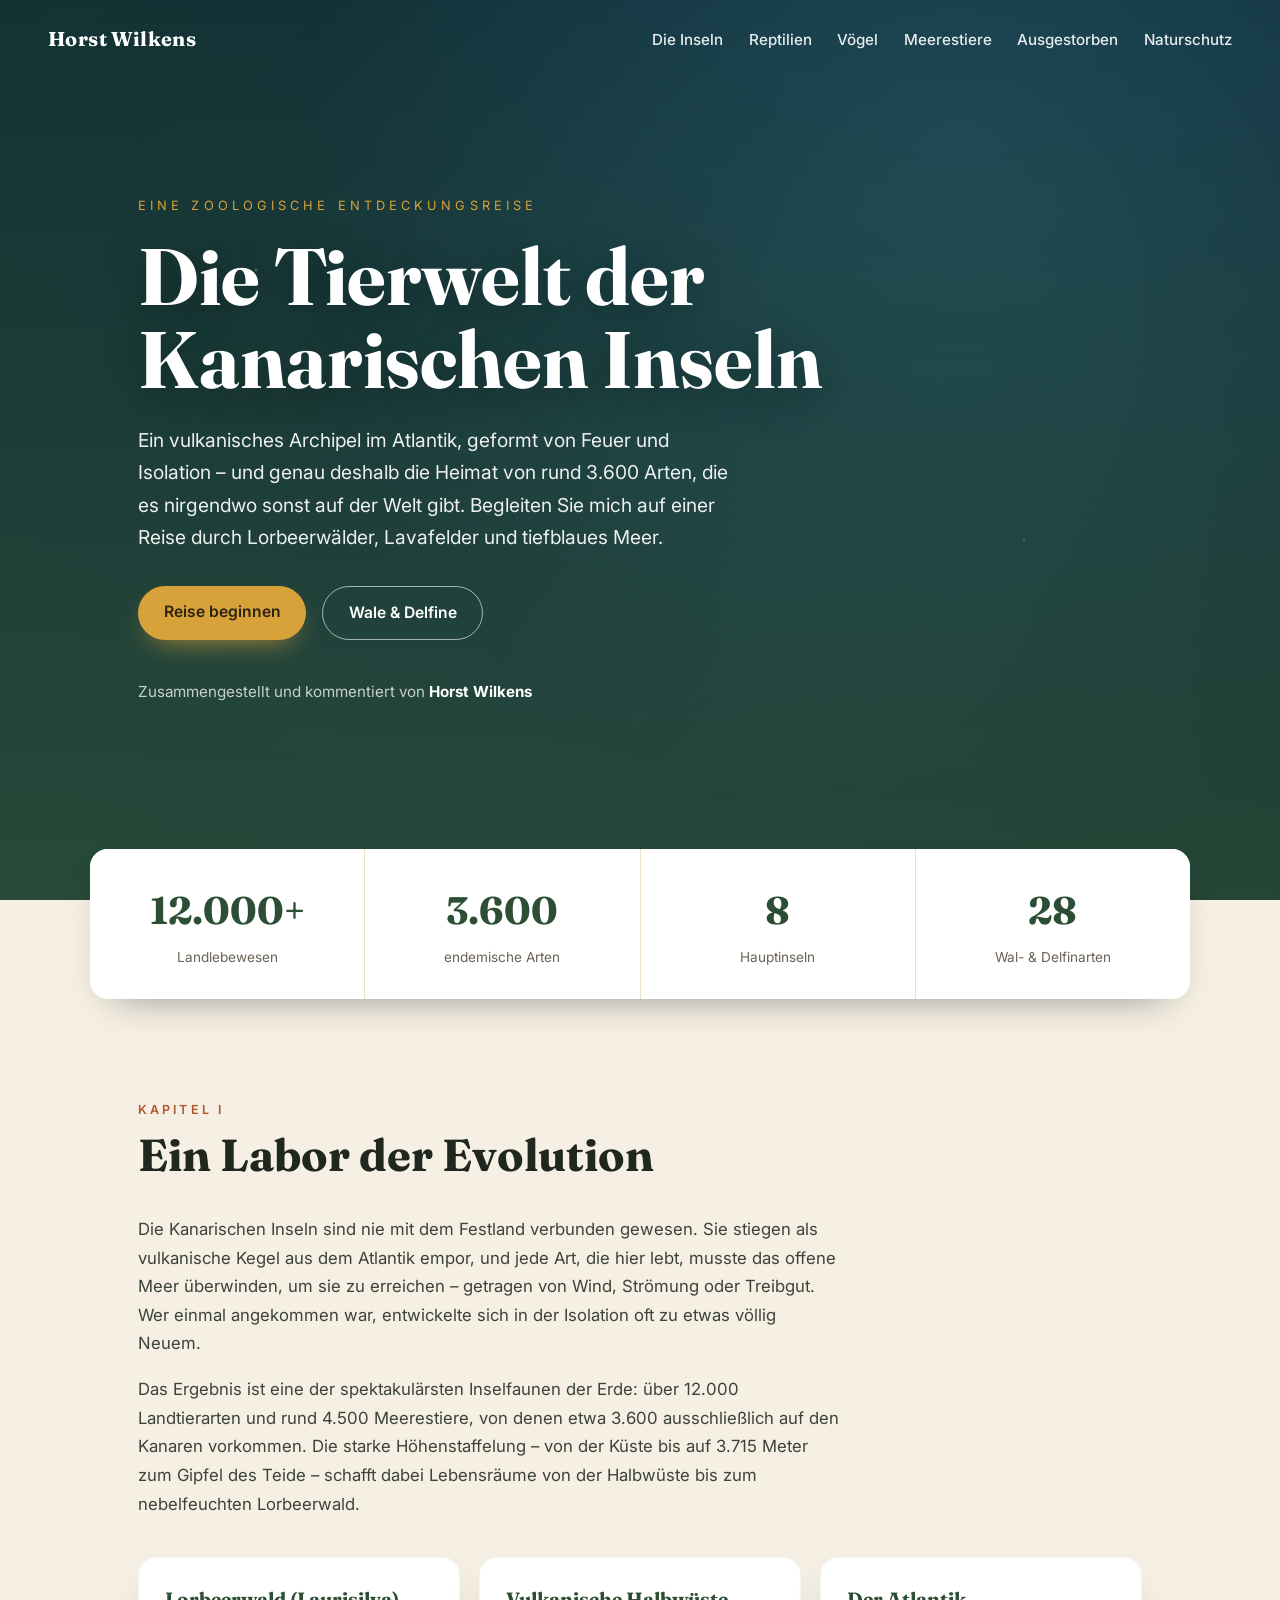
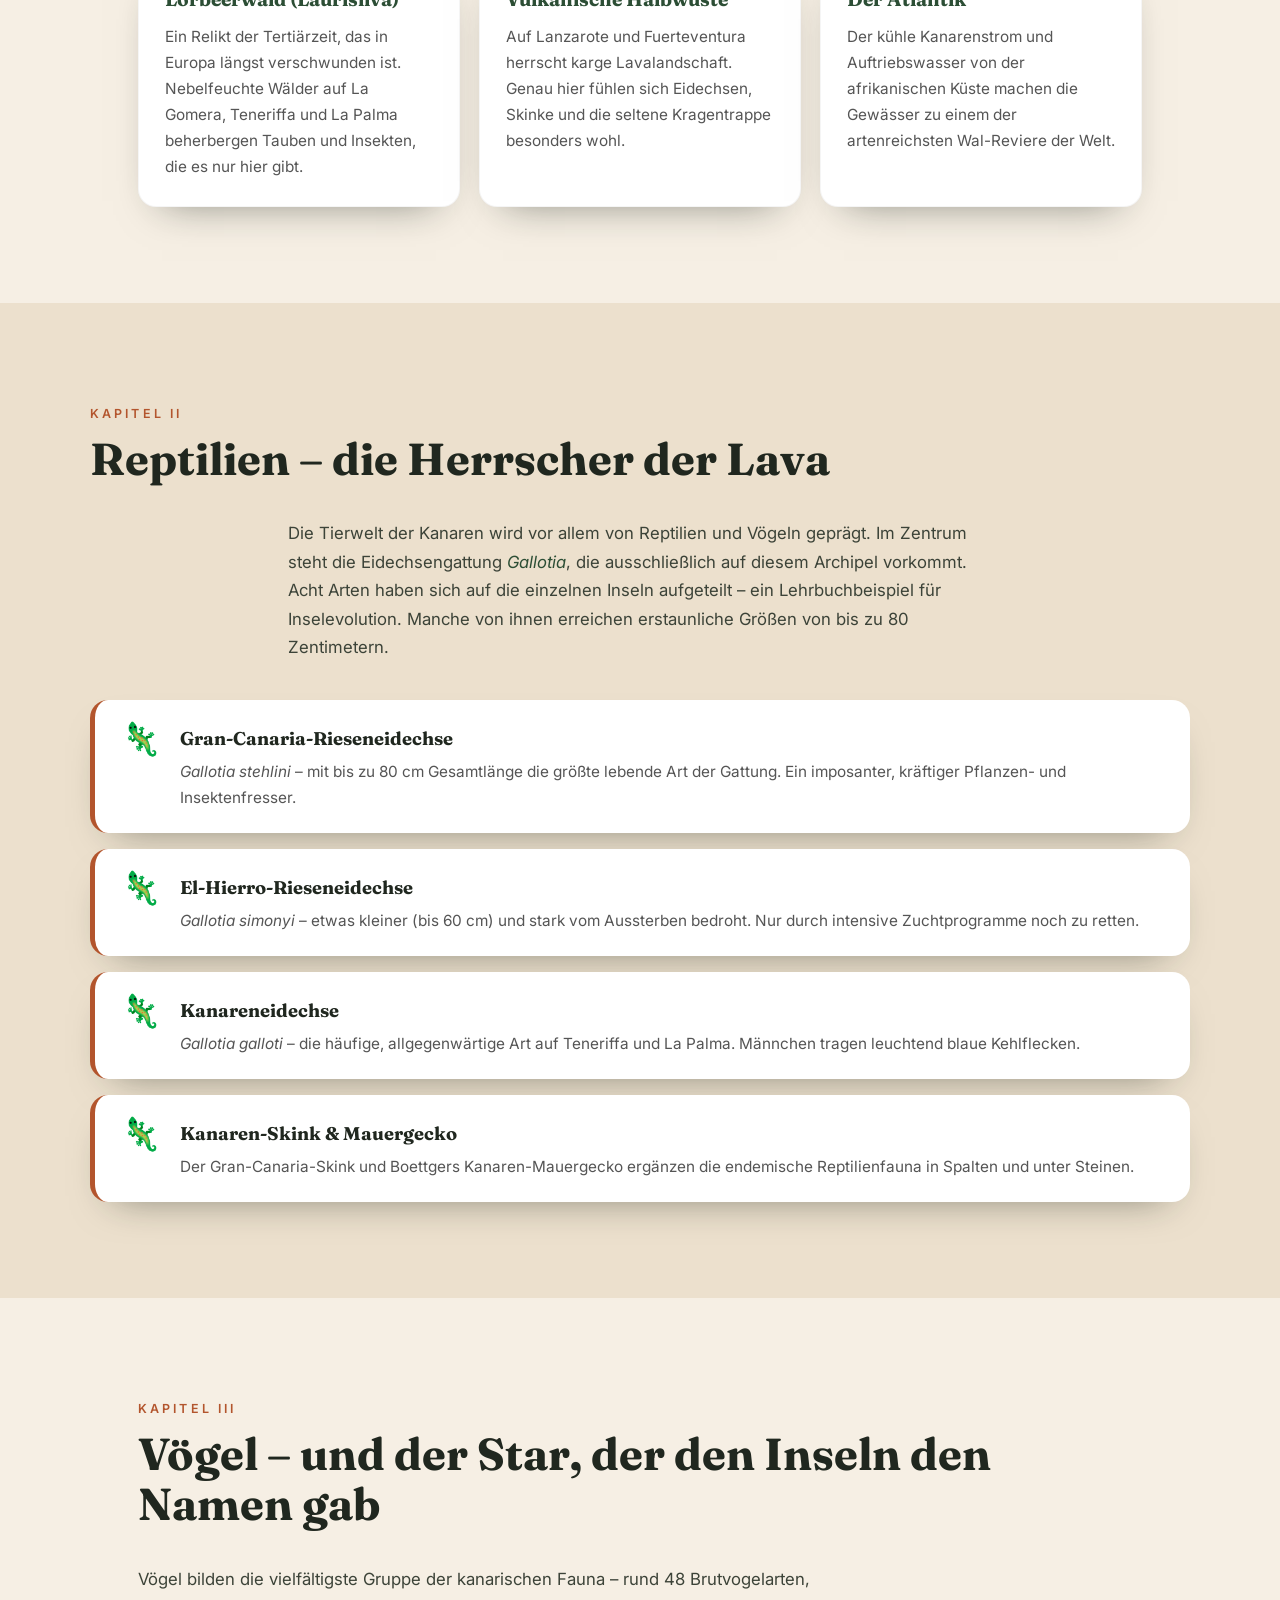
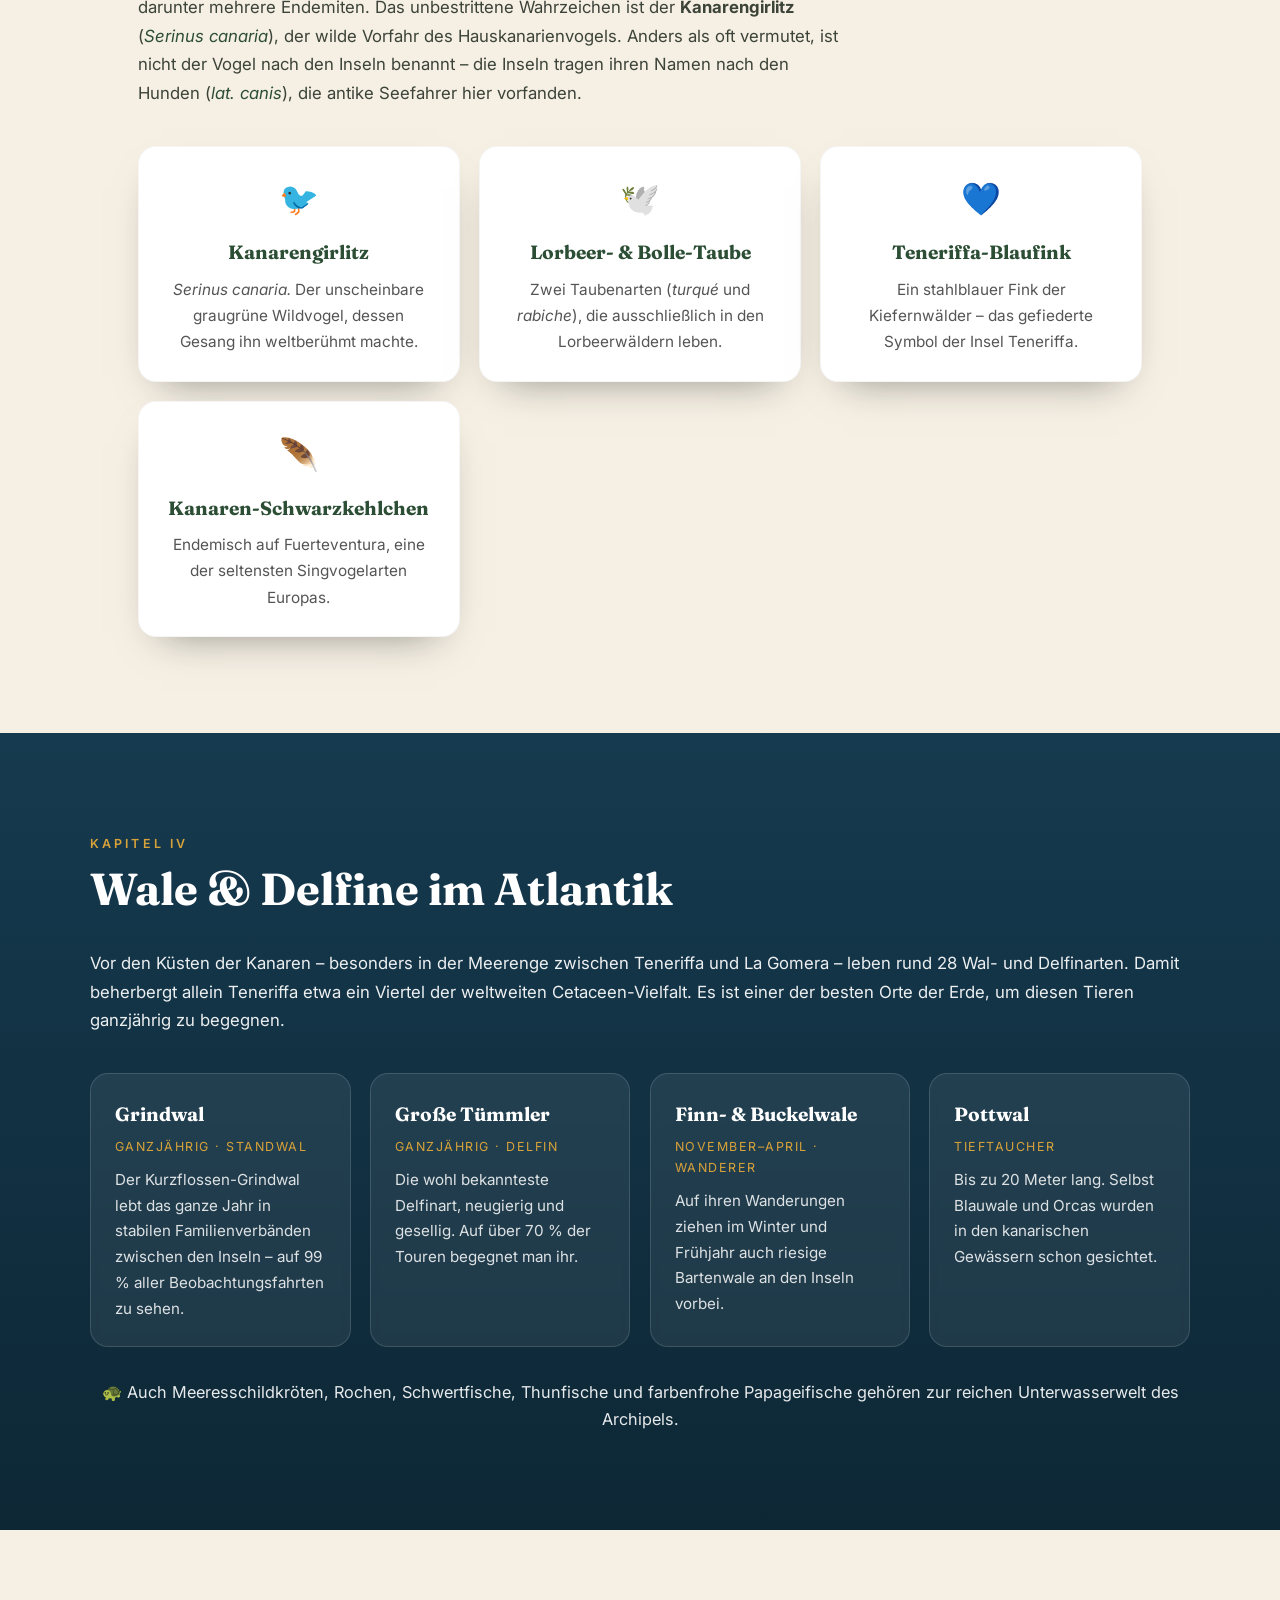
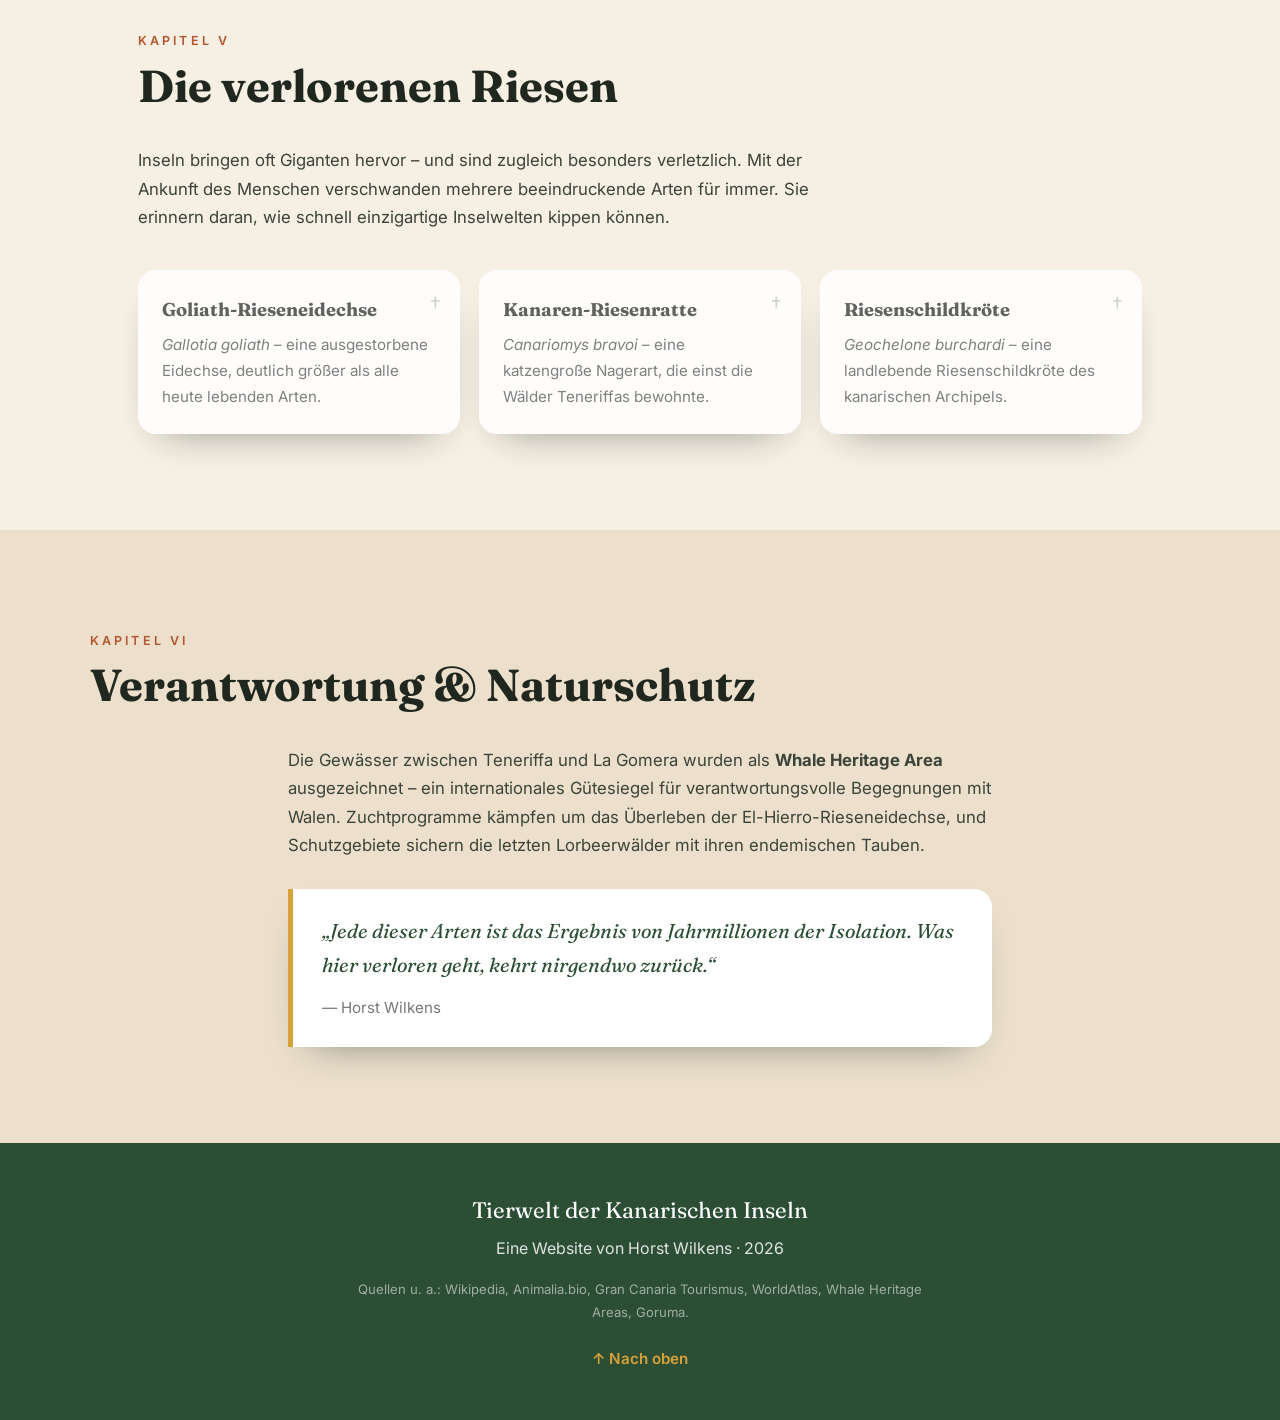
==== index.html @ 7dc80aa6 "Website über die Tierwelt der Kanarischen Inseln für Horst Wilkens" ====
<!DOCTYPE html>
<html lang="de">
<head>
  <meta charset="UTF-8" />
  <meta name="viewport" content="width=device-width, initial-scale=1.0" />
  <title>Horst Wilkens – Tierwelt der Kanarischen Inseln</title>
  <meta name="description" content="Eine Reise durch die einzigartige Fauna der Kanarischen Inseln – von endemischen Rieseneidechsen über den Kanarienvogel bis zu Walen und Delfinen im Atlantik. Zusammengestellt von Horst Wilkens." />
  <link rel="preconnect" href="https://fonts.googleapis.com" />
  <link rel="preconnect" href="https://fonts.gstatic.com" crossorigin />
  <link href="https://fonts.googleapis.com/css2?family=Fraunces:opsz,wght@9..144,400;9..144,600;9..144,700&family=Inter:wght@400;500;600&display=swap" rel="stylesheet" />
  <link rel="stylesheet" href="styles.css" />
</head>
<body>
  <header class="hero" id="top">
    <nav class="nav">
      <a class="nav__brand" href="#top">Horst&nbsp;Wilkens</a>
      <button class="nav__toggle" aria-label="Menü öffnen" aria-expanded="false">
        <span></span><span></span><span></span>
      </button>
      <ul class="nav__menu">
        <li><a href="#inseln">Die Inseln</a></li>
        <li><a href="#reptilien">Reptilien</a></li>
        <li><a href="#voegel">Vögel</a></li>
        <li><a href="#meer">Meerestiere</a></li>
        <li><a href="#ausgestorben">Ausgestorben</a></li>
        <li><a href="#schutz">Naturschutz</a></li>
      </ul>
    </nav>

    <div class="hero__inner">
      <p class="hero__eyebrow">Eine zoologische Entdeckungsreise</p>
      <h1 class="hero__title">Die Tierwelt der<br />Kanarischen Inseln</h1>
      <p class="hero__lead">
        Ein vulkanisches Archipel im Atlantik, geformt von Feuer und Isolation –
        und genau deshalb die Heimat von rund 3.600 Arten, die es nirgendwo
        sonst auf der Welt gibt. Begleiten Sie mich auf einer Reise durch
        Lorbeerwälder, Lavafelder und tiefblaues Meer.
      </p>
      <div class="hero__actions">
        <a class="btn btn--primary" href="#inseln">Reise beginnen</a>
        <a class="btn btn--ghost" href="#meer">Wale &amp; Delfine</a>
      </div>
      <p class="hero__by">Zusammengestellt und kommentiert von <strong>Horst Wilkens</strong></p>
    </div>
    <div class="hero__scroll" aria-hidden="true">↓ scrollen</div>
  </header>

  <main>
    <!-- FAKTEN -->
    <section class="stats" aria-label="Zahlen und Fakten">
      <div class="stats__item">
        <span class="stats__num" data-count="12000">12.000+</span>
        <span class="stats__label">Landlebewesen</span>
      </div>
      <div class="stats__item">
        <span class="stats__num" data-count="3600">3.600</span>
        <span class="stats__label">endemische Arten</span>
      </div>
      <div class="stats__item">
        <span class="stats__num" data-count="8">8</span>
        <span class="stats__label">Hauptinseln</span>
      </div>
      <div class="stats__item">
        <span class="stats__num" data-count="28">28</span>
        <span class="stats__label">Wal- &amp; Delfinarten</span>
      </div>
    </section>

    <!-- DIE INSELN -->
    <section class="section" id="inseln">
      <div class="section__head">
        <span class="section__kicker">Kapitel I</span>
        <h2>Ein Labor der Evolution</h2>
      </div>
      <div class="prose">
        <p>
          Die Kanarischen Inseln sind nie mit dem Festland verbunden gewesen.
          Sie stiegen als vulkanische Kegel aus dem Atlantik empor, und jede Art,
          die hier lebt, musste das offene Meer überwinden, um sie zu erreichen –
          getragen von Wind, Strömung oder Treibgut. Wer einmal angekommen war,
          entwickelte sich in der Isolation oft zu etwas völlig Neuem.
        </p>
        <p>
          Das Ergebnis ist eine der spektakulärsten Inselfaunen der Erde: über
          12.000 Landtierarten und rund 4.500 Meerestiere, von denen etwa 3.600
          ausschließlich auf den Kanaren vorkommen. Die starke Höhenstaffelung –
          von der Küste bis auf 3.715 Meter zum Gipfel des Teide – schafft dabei
          Lebensräume von der Halbwüste bis zum nebelfeuchten Lorbeerwald.
        </p>
      </div>
      <div class="card-grid">
        <article class="island-card">
          <h3>Lorbeerwald (Laurisilva)</h3>
          <p>Ein Relikt der Tertiärzeit, das in Europa längst verschwunden ist. Nebelfeuchte Wälder auf La Gomera, Teneriffa und La Palma beherbergen Tauben und Insekten, die es nur hier gibt.</p>
        </article>
        <article class="island-card">
          <h3>Vulkanische Halbwüste</h3>
          <p>Auf Lanzarote und Fuerteventura herrscht karge Lavalandschaft. Genau hier fühlen sich Eidechsen, Skinke und die seltene Kragentrappe besonders wohl.</p>
        </article>
        <article class="island-card">
          <h3>Der Atlantik</h3>
          <p>Der kühle Kanarenstrom und Auftriebswasser von der afrikanischen Küste machen die Gewässer zu einem der artenreichsten Wal-Reviere der Welt.</p>
        </article>
      </div>
    </section>

    <!-- REPTILIEN -->
    <section class="section section--alt" id="reptilien">
      <div class="section__head">
        <span class="section__kicker">Kapitel II</span>
        <h2>Reptilien – die Herrscher der Lava</h2>
      </div>
      <div class="prose">
        <p>
          Die Tierwelt der Kanaren wird vor allem von Reptilien und Vögeln geprägt.
          Im Zentrum steht die Eidechsengattung <em>Gallotia</em>, die ausschließlich
          auf diesem Archipel vorkommt. Acht Arten haben sich auf die einzelnen
          Inseln aufgeteilt – ein Lehrbuchbeispiel für Inselevolution. Manche von
          ihnen erreichen erstaunliche Größen von bis zu 80 Zentimetern.
        </p>
      </div>
      <ul class="species-list">
        <li class="species">
          <div class="species__icon">🦎</div>
          <div>
            <h3>Gran-Canaria-Rieseneidechse</h3>
            <p><em>Gallotia stehlini</em> – mit bis zu 80 cm Gesamtlänge die größte lebende Art der Gattung. Ein imposanter, kräftiger Pflanzen- und Insektenfresser.</p>
          </div>
        </li>
        <li class="species">
          <div class="species__icon">🦎</div>
          <div>
            <h3>El-Hierro-Rieseneidechse</h3>
            <p><em>Gallotia simonyi</em> – etwas kleiner (bis 60 cm) und stark vom Aussterben bedroht. Nur durch intensive Zuchtprogramme noch zu retten.</p>
          </div>
        </li>
        <li class="species">
          <div class="species__icon">🦎</div>
          <div>
            <h3>Kanareneidechse</h3>
            <p><em>Gallotia galloti</em> – die häufige, allgegenwärtige Art auf Teneriffa und La Palma. Männchen tragen leuchtend blaue Kehlflecken.</p>
          </div>
        </li>
        <li class="species">
          <div class="species__icon">🦎</div>
          <div>
            <h3>Kanaren-Skink &amp; Mauergecko</h3>
            <p>Der Gran-Canaria-Skink und Boettgers Kanaren-Mauergecko ergänzen die endemische Reptilienfauna in Spalten und unter Steinen.</p>
          </div>
        </li>
      </ul>
    </section>

    <!-- VÖGEL -->
    <section class="section" id="voegel">
      <div class="section__head">
        <span class="section__kicker">Kapitel III</span>
        <h2>Vögel – und der Star, der den Inseln den Namen gab</h2>
      </div>
      <div class="prose">
        <p>
          Vögel bilden die vielfältigste Gruppe der kanarischen Fauna – rund 48
          Brutvogelarten, darunter mehrere Endemiten. Das unbestrittene Wahrzeichen
          ist der <strong>Kanarengirlitz</strong> (<em>Serinus canaria</em>), der
          wilde Vorfahr des Hauskanarienvogels. Anders als oft vermutet, ist nicht
          der Vogel nach den Inseln benannt – die Inseln tragen ihren Namen nach
          den Hunden (<em>lat. canis</em>), die antike Seefahrer hier vorfanden.
        </p>
      </div>
      <div class="card-grid">
        <article class="bird-card">
          <span class="bird-card__emoji">🐦</span>
          <h3>Kanarengirlitz</h3>
          <p><em>Serinus canaria.</em> Der unscheinbare graugrüne Wildvogel, dessen Gesang ihn weltberühmt machte.</p>
        </article>
        <article class="bird-card">
          <span class="bird-card__emoji">🕊️</span>
          <h3>Lorbeer- &amp; Bolle-Taube</h3>
          <p>Zwei Taubenarten (<em>turqué</em> und <em>rabiche</em>), die ausschließlich in den Lorbeerwäldern leben.</p>
        </article>
        <article class="bird-card">
          <span class="bird-card__emoji">💙</span>
          <h3>Teneriffa-Blaufink</h3>
          <p>Ein stahlblauer Fink der Kiefernwälder – das gefiederte Symbol der Insel Teneriffa.</p>
        </article>
        <article class="bird-card">
          <span class="bird-card__emoji">🪶</span>
          <h3>Kanaren-Schwarzkehlchen</h3>
          <p>Endemisch auf Fuerteventura, eine der seltensten Singvogelarten Europas.</p>
        </article>
      </div>
    </section>

    <!-- MEER -->
    <section class="section section--ocean" id="meer">
      <div class="section__head">
        <span class="section__kicker">Kapitel IV</span>
        <h2>Wale &amp; Delfine im Atlantik</h2>
      </div>
      <div class="prose prose--light">
        <p>
          Vor den Küsten der Kanaren – besonders in der Meerenge zwischen
          Teneriffa und La Gomera – leben rund 28 Wal- und Delfinarten. Damit
          beherbergt allein Teneriffa etwa ein Viertel der weltweiten
          Cetaceen-Vielfalt. Es ist einer der besten Orte der Erde, um diesen
          Tieren ganzjährig zu begegnen.
        </p>
      </div>
      <div class="ocean-grid">
        <article class="ocean-card">
          <h3>Grindwal</h3>
          <p class="ocean-card__meta">Ganzjährig · Standwal</p>
          <p>Der Kurzflossen-Grindwal lebt das ganze Jahr in stabilen Familienverbänden zwischen den Inseln – auf 99 % aller Beobachtungsfahrten zu sehen.</p>
        </article>
        <article class="ocean-card">
          <h3>Große Tümmler</h3>
          <p class="ocean-card__meta">Ganzjährig · Delfin</p>
          <p>Die wohl bekannteste Delfinart, neugierig und gesellig. Auf über 70 % der Touren begegnet man ihr.</p>
        </article>
        <article class="ocean-card">
          <h3>Finn- &amp; Buckelwale</h3>
          <p class="ocean-card__meta">November–April · Wanderer</p>
          <p>Auf ihren Wanderungen ziehen im Winter und Frühjahr auch riesige Bartenwale an den Inseln vorbei.</p>
        </article>
        <article class="ocean-card">
          <h3>Pottwal</h3>
          <p class="ocean-card__meta">Tieftaucher</p>
          <p>Bis zu 20 Meter lang. Selbst Blauwale und Orcas wurden in den kanarischen Gewässern schon gesichtet.</p>
        </article>
      </div>
      <p class="ocean-note">
        🐢 Auch Meeresschildkröten, Rochen, Schwertfische, Thunfische und farbenfrohe
        Papageifische gehören zur reichen Unterwasserwelt des Archipels.
      </p>
    </section>

    <!-- AUSGESTORBEN -->
    <section class="section" id="ausgestorben">
      <div class="section__head">
        <span class="section__kicker">Kapitel V</span>
        <h2>Die verlorenen Riesen</h2>
      </div>
      <div class="prose">
        <p>
          Inseln bringen oft Giganten hervor – und sind zugleich besonders
          verletzlich. Mit der Ankunft des Menschen verschwanden mehrere
          beeindruckende Arten für immer. Sie erinnern daran, wie schnell
          einzigartige Inselwelten kippen können.
        </p>
      </div>
      <div class="extinct-row">
        <div class="extinct-card">
          <h3>Goliath-Rieseneidechse</h3>
          <p><em>Gallotia goliath</em> – eine ausgestorbene Eidechse, deutlich größer als alle heute lebenden Arten.</p>
        </div>
        <div class="extinct-card">
          <h3>Kanaren-Riesenratte</h3>
          <p><em>Canariomys bravoi</em> – eine katzengroße Nagerart, die einst die Wälder Teneriffas bewohnte.</p>
        </div>
        <div class="extinct-card">
          <h3>Riesenschildkröte</h3>
          <p><em>Geochelone burchardi</em> – eine landlebende Riesenschildkröte des kanarischen Archipels.</p>
        </div>
      </div>
    </section>

    <!-- NATURSCHUTZ -->
    <section class="section section--alt" id="schutz">
      <div class="section__head">
        <span class="section__kicker">Kapitel VI</span>
        <h2>Verantwortung &amp; Naturschutz</h2>
      </div>
      <div class="prose">
        <p>
          Die Gewässer zwischen Teneriffa und La Gomera wurden als
          <strong>Whale Heritage Area</strong> ausgezeichnet – ein internationales
          Gütesiegel für verantwortungsvolle Begegnungen mit Walen. Zuchtprogramme
          kämpfen um das Überleben der El-Hierro-Rieseneidechse, und Schutzgebiete
          sichern die letzten Lorbeerwälder mit ihren endemischen Tauben.
        </p>
        <blockquote class="quote">
          „Jede dieser Arten ist das Ergebnis von Jahrmillionen der Isolation.
          Was hier verloren geht, kehrt nirgendwo zurück.“
          <cite>— Horst Wilkens</cite>
        </blockquote>
      </div>
    </section>
  </main>

  <footer class="footer">
    <div class="footer__inner">
      <p class="footer__title">Tierwelt der Kanarischen Inseln</p>
      <p class="footer__by">Eine Website von Horst Wilkens · 2026</p>
      <p class="footer__sources">
        Quellen u.&nbsp;a.: Wikipedia, Animalia.bio, Gran Canaria Tourismus,
        WorldAtlas, Whale Heritage Areas, Goruma.
      </p>
      <a class="footer__top" href="#top">↑ Nach oben</a>
    </div>
  </footer>

  <script src="script.js"></script>
</body>
</html>
---- styles.css ----
:root {
  --sand: #f6efe4;
  --sand-deep: #ece0cd;
  --ink: #20271f;
  --ink-soft: #4a564544;
  --moss: #3f6b4a;
  --moss-deep: #2c4e35;
  --lava: #b3552d;
  --ocean: #163a4f;
  --ocean-deep: #0d2735;
  --gold: #d8a23a;
  --radius: 18px;
  --maxw: 1100px;
  --shadow: 0 18px 40px -24px rgba(20, 30, 20, 0.55);
}

* { box-sizing: border-box; margin: 0; padding: 0; }

html { scroll-behavior: smooth; }

body {
  font-family: "Inter", system-ui, sans-serif;
  color: var(--ink);
  background: var(--sand);
  line-height: 1.7;
  -webkit-font-smoothing: antialiased;
}

h1, h2, h3, .hero__brand { font-family: "Fraunces", Georgia, serif; }

/* ---------- NAV ---------- */
.nav {
  position: absolute;
  top: 0; left: 0; right: 0;
  z-index: 20;
  display: flex;
  align-items: center;
  justify-content: space-between;
  padding: 1.4rem clamp(1.2rem, 4vw, 3rem);
}
.nav__brand {
  font-family: "Fraunces", serif;
  font-weight: 700;
  font-size: 1.25rem;
  color: #fff;
  text-decoration: none;
  letter-spacing: 0.02em;
}
.nav__menu {
  display: flex;
  gap: 1.6rem;
  list-style: none;
}
.nav__menu a {
  color: rgba(255, 255, 255, 0.9);
  text-decoration: none;
  font-size: 0.95rem;
  font-weight: 500;
  padding-bottom: 3px;
  border-bottom: 2px solid transparent;
  transition: border-color 0.2s, color 0.2s;
}
.nav__menu a:hover { border-color: var(--gold); color: #fff; }
.nav__toggle {
  display: none;
  flex-direction: column;
  gap: 5px;
  background: none;
  border: 0;
  cursor: pointer;
}
.nav__toggle span {
  width: 26px; height: 2px;
  background: #fff;
  border-radius: 2px;
  transition: transform 0.25s, opacity 0.25s;
}

/* ---------- HERO ---------- */
.hero {
  position: relative;
  min-height: 100vh;
  display: flex;
  flex-direction: column;
  justify-content: center;
  color: #fff;
  overflow: hidden;
  background:
    linear-gradient(180deg, rgba(13, 39, 53, 0.55), rgba(44, 78, 53, 0.78)),
    radial-gradient(circle at 75% 20%, #2f6f7e, transparent 55%),
    linear-gradient(135deg, #1a4030, #163a4f 60%, #0d2735);
}
.hero::after {
  content: "";
  position: absolute;
  inset: 0;
  background-image:
    radial-gradient(2px 2px at 20% 30%, rgba(255,255,255,0.35), transparent),
    radial-gradient(2px 2px at 80% 60%, rgba(255,255,255,0.25), transparent),
    radial-gradient(1.5px 1.5px at 50% 80%, rgba(255,255,255,0.2), transparent);
  pointer-events: none;
}
.hero__inner {
  position: relative;
  z-index: 5;
  max-width: var(--maxw);
  width: 100%;
  margin: 0 auto;
  padding: 0 clamp(1.2rem, 4vw, 3rem);
}
.hero__eyebrow {
  text-transform: uppercase;
  letter-spacing: 0.32em;
  font-size: 0.8rem;
  color: var(--gold);
  margin-bottom: 1.1rem;
}
.hero__title {
  font-size: clamp(2.6rem, 7vw, 5rem);
  font-weight: 700;
  line-height: 1.04;
  margin-bottom: 1.4rem;
  text-shadow: 0 10px 40px rgba(0,0,0,0.35);
}
.hero__lead {
  max-width: 38rem;
  font-size: clamp(1rem, 1.6vw, 1.2rem);
  color: rgba(255,255,255,0.92);
  margin-bottom: 2rem;
}
.hero__actions { display: flex; gap: 1rem; flex-wrap: wrap; margin-bottom: 2.4rem; }
.hero__by { font-size: 0.95rem; color: rgba(255,255,255,0.75); }
.hero__by strong { color: #fff; }
.hero__scroll {
  position: absolute;
  bottom: 1.6rem; left: 50%;
  transform: translateX(-50%);
  z-index: 5;
  font-size: 0.8rem;
  letter-spacing: 0.2em;
  text-transform: uppercase;
  color: rgba(255,255,255,0.7);
  animation: bob 2s ease-in-out infinite;
}
@keyframes bob { 0%,100% { transform: translate(-50%, 0); } 50% { transform: translate(-50%, 8px); } }

/* ---------- BUTTONS ---------- */
.btn {
  display: inline-block;
  padding: 0.8rem 1.6rem;
  border-radius: 999px;
  font-weight: 600;
  font-size: 0.98rem;
  text-decoration: none;
  transition: transform 0.18s, box-shadow 0.18s, background 0.18s;
}
.btn--primary { background: var(--gold); color: #2a2410; box-shadow: 0 12px 28px -12px rgba(216,162,58,0.8); }
.btn--primary:hover { transform: translateY(-2px); box-shadow: 0 16px 34px -12px rgba(216,162,58,0.9); }
.btn--ghost { border: 1.5px solid rgba(255,255,255,0.6); color: #fff; }
.btn--ghost:hover { background: rgba(255,255,255,0.12); transform: translateY(-2px); }

/* ---------- STATS ---------- */
.stats {
  max-width: var(--maxw);
  margin: -3.2rem auto 0;
  position: relative;
  z-index: 8;
  display: grid;
  grid-template-columns: repeat(4, 1fr);
  gap: 1px;
  background: var(--sand-deep);
  border-radius: var(--radius);
  overflow: hidden;
  box-shadow: var(--shadow);
}
.stats__item {
  background: #fff;
  padding: 1.8rem 1rem;
  text-align: center;
}
.stats__num {
  display: block;
  font-family: "Fraunces", serif;
  font-size: clamp(1.6rem, 3vw, 2.4rem);
  font-weight: 700;
  color: var(--moss-deep);
}
.stats__label { font-size: 0.85rem; color: #6a6256; }

/* ---------- SECTIONS ---------- */
.section {
  max-width: var(--maxw);
  margin: 0 auto;
  padding: clamp(3.5rem, 8vw, 6rem) clamp(1.2rem, 4vw, 3rem);
}
.section--alt { max-width: none; background: var(--sand-deep); }
.section--alt > * { max-width: var(--maxw); margin-left: auto; margin-right: auto; }
.section__head { margin-bottom: 2.2rem; }
.section__kicker {
  display: inline-block;
  text-transform: uppercase;
  letter-spacing: 0.25em;
  font-size: 0.78rem;
  font-weight: 600;
  color: var(--lava);
  margin-bottom: 0.6rem;
}
.section__head h2 {
  font-size: clamp(1.8rem, 4vw, 2.8rem);
  line-height: 1.12;
  color: var(--ink);
}
.prose { max-width: 44rem; }
.prose p { margin-bottom: 1.1rem; font-size: 1.05rem; color: #3c4338; }
.prose--light p { color: rgba(255,255,255,0.92); }
.prose em { color: var(--moss-deep); font-style: italic; }
.prose--light em { color: var(--gold); }

/* ---------- CARD GRID ---------- */
.card-grid {
  margin-top: 2.4rem;
  display: grid;
  grid-template-columns: repeat(auto-fit, minmax(240px, 1fr));
  gap: 1.2rem;
}
.island-card, .bird-card {
  background: #fff;
  border-radius: var(--radius);
  padding: 1.6rem;
  box-shadow: var(--shadow);
  border: 1px solid rgba(0,0,0,0.04);
  transition: transform 0.2s;
}
.island-card:hover, .bird-card:hover { transform: translateY(-4px); }
.island-card h3, .bird-card h3 { font-size: 1.2rem; margin-bottom: 0.5rem; color: var(--moss-deep); }
.island-card p, .bird-card p { font-size: 0.96rem; color: #555; }
.bird-card { text-align: center; }
.bird-card__emoji { font-size: 2rem; display: block; margin-bottom: 0.6rem; }

/* ---------- SPECIES LIST ---------- */
.species-list { margin-top: 2.4rem; display: grid; gap: 1rem; list-style: none; }
.species {
  display: flex;
  gap: 1.2rem;
  align-items: flex-start;
  background: #fff;
  border-radius: var(--radius);
  padding: 1.4rem 1.6rem;
  box-shadow: var(--shadow);
  border-left: 5px solid var(--lava);
}
.species__icon { font-size: 2rem; line-height: 1; flex-shrink: 0; }
.species h3 { font-size: 1.15rem; margin-bottom: 0.3rem; color: var(--ink); }
.species p { font-size: 0.96rem; color: #555; }

/* ---------- OCEAN ---------- */
.section--ocean {
  max-width: none;
  background: linear-gradient(180deg, var(--ocean), var(--ocean-deep));
  color: #fff;
}
.section--ocean > * { max-width: var(--maxw); margin-left: auto; margin-right: auto; }
.section--ocean .section__head h2 { color: #fff; }
.section--ocean .section__kicker { color: var(--gold); }
.ocean-grid {
  margin-top: 2.4rem;
  display: grid;
  grid-template-columns: repeat(auto-fit, minmax(220px, 1fr));
  gap: 1.2rem;
}
.ocean-card {
  background: rgba(255,255,255,0.07);
  border: 1px solid rgba(255,255,255,0.14);
  border-radius: var(--radius);
  padding: 1.5rem;
  backdrop-filter: blur(4px);
  transition: transform 0.2s, background 0.2s;
}
.ocean-card:hover { transform: translateY(-4px); background: rgba(255,255,255,0.12); }
.ocean-card h3 { font-size: 1.2rem; margin-bottom: 0.3rem; }
.ocean-card__meta {
  font-size: 0.78rem;
  text-transform: uppercase;
  letter-spacing: 0.12em;
  color: var(--gold);
  margin-bottom: 0.6rem;
}
.ocean-card p:last-child { font-size: 0.95rem; color: rgba(255,255,255,0.85); }
.ocean-note {
  margin-top: 2rem;
  text-align: center;
  font-size: 1.02rem;
  color: rgba(255,255,255,0.9);
}

/* ---------- EXTINCT ---------- */
.extinct-row {
  margin-top: 2.4rem;
  display: grid;
  grid-template-columns: repeat(auto-fit, minmax(230px, 1fr));
  gap: 1.2rem;
}
.extinct-card {
  background: #fff;
  border-radius: var(--radius);
  padding: 1.5rem;
  box-shadow: var(--shadow);
  position: relative;
  opacity: 0.92;
}
.extinct-card::before {
  content: "†";
  position: absolute;
  top: 1rem; right: 1.2rem;
  font-size: 1.4rem;
  color: var(--ink-soft);
}
.extinct-card h3 { font-size: 1.15rem; margin-bottom: 0.4rem; color: #555; }
.extinct-card p { font-size: 0.95rem; color: #777; }

/* ---------- QUOTE ---------- */
.quote {
  margin-top: 1.8rem;
  padding: 1.6rem 1.8rem;
  border-left: 5px solid var(--gold);
  background: #fff;
  border-radius: 0 var(--radius) var(--radius) 0;
  font-family: "Fraunces", serif;
  font-size: 1.25rem;
  font-style: italic;
  color: var(--moss-deep);
  box-shadow: var(--shadow);
}
.quote cite {
  display: block;
  margin-top: 0.8rem;
  font-size: 0.95rem;
  font-style: normal;
  font-family: "Inter", sans-serif;
  color: #777;
}

/* ---------- FOOTER ---------- */
.footer {
  background: var(--moss-deep);
  color: rgba(255,255,255,0.85);
  text-align: center;
  padding: 3rem 1.5rem;
}
.footer__title { font-family: "Fraunces", serif; font-size: 1.4rem; color: #fff; margin-bottom: 0.4rem; }
.footer__by { margin-bottom: 1rem; }
.footer__sources { font-size: 0.82rem; color: rgba(255,255,255,0.55); max-width: 36rem; margin: 0 auto 1.4rem; }
.footer__top {
  color: var(--gold);
  text-decoration: none;
  font-weight: 600;
  font-size: 0.95rem;
}
.footer__top:hover { text-decoration: underline; }

/* ---------- REVEAL ---------- */
.reveal { opacity: 0; transform: translateY(24px); transition: opacity 0.6s ease, transform 0.6s ease; }
.reveal.is-visible { opacity: 1; transform: none; }

/* ---------- RESPONSIVE ---------- */
@media (max-width: 760px) {
  .nav__toggle { display: flex; }
  .nav__menu {
    position: absolute;
    top: 100%; right: clamp(1.2rem, 4vw, 3rem);
    flex-direction: column;
    gap: 0.4rem;
    background: var(--moss-deep);
    padding: 1rem 1.4rem;
    border-radius: 14px;
    box-shadow: var(--shadow);
    display: none;
  }
  .nav__menu.is-open { display: flex; }
  .stats { grid-template-columns: repeat(2, 1fr); }
}
@media (prefers-reduced-motion: reduce) {
  * { animation: none !important; scroll-behavior: auto; }
  .reveal { opacity: 1; transform: none; transition: none; }
}
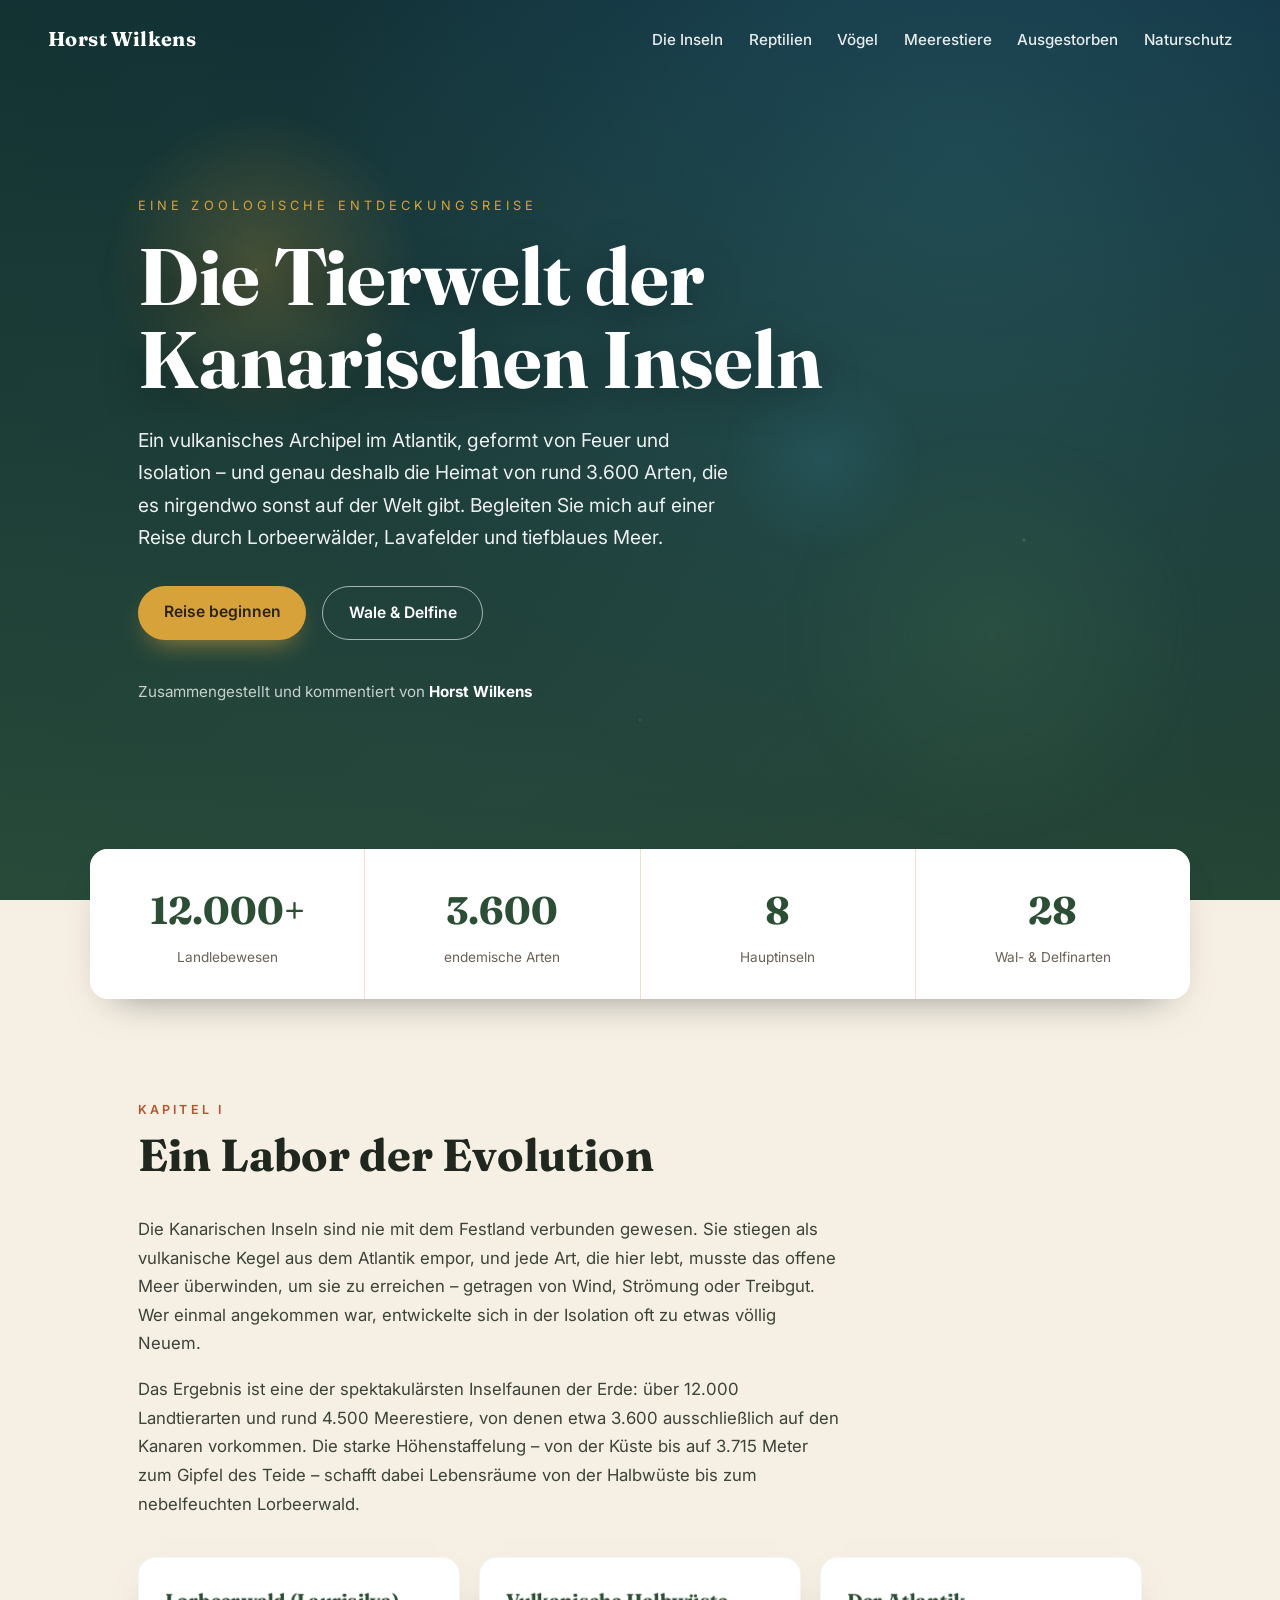
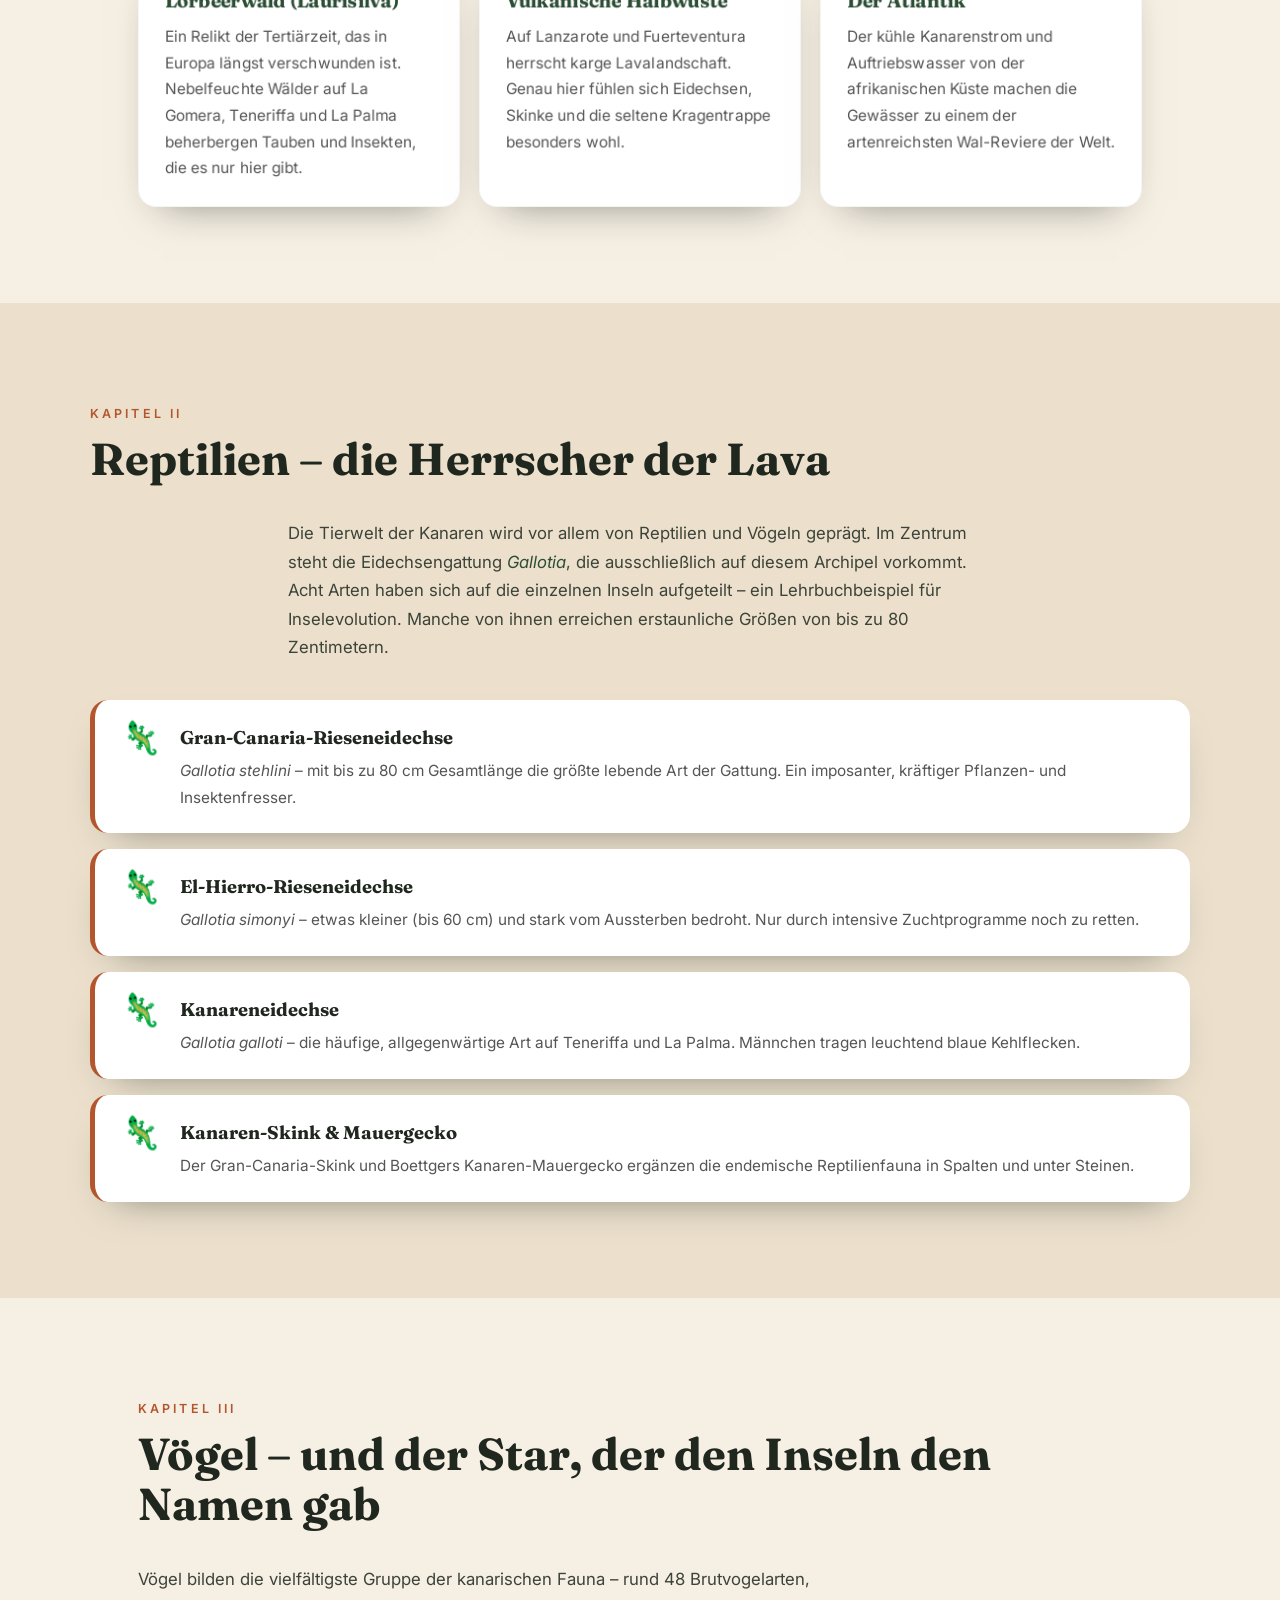
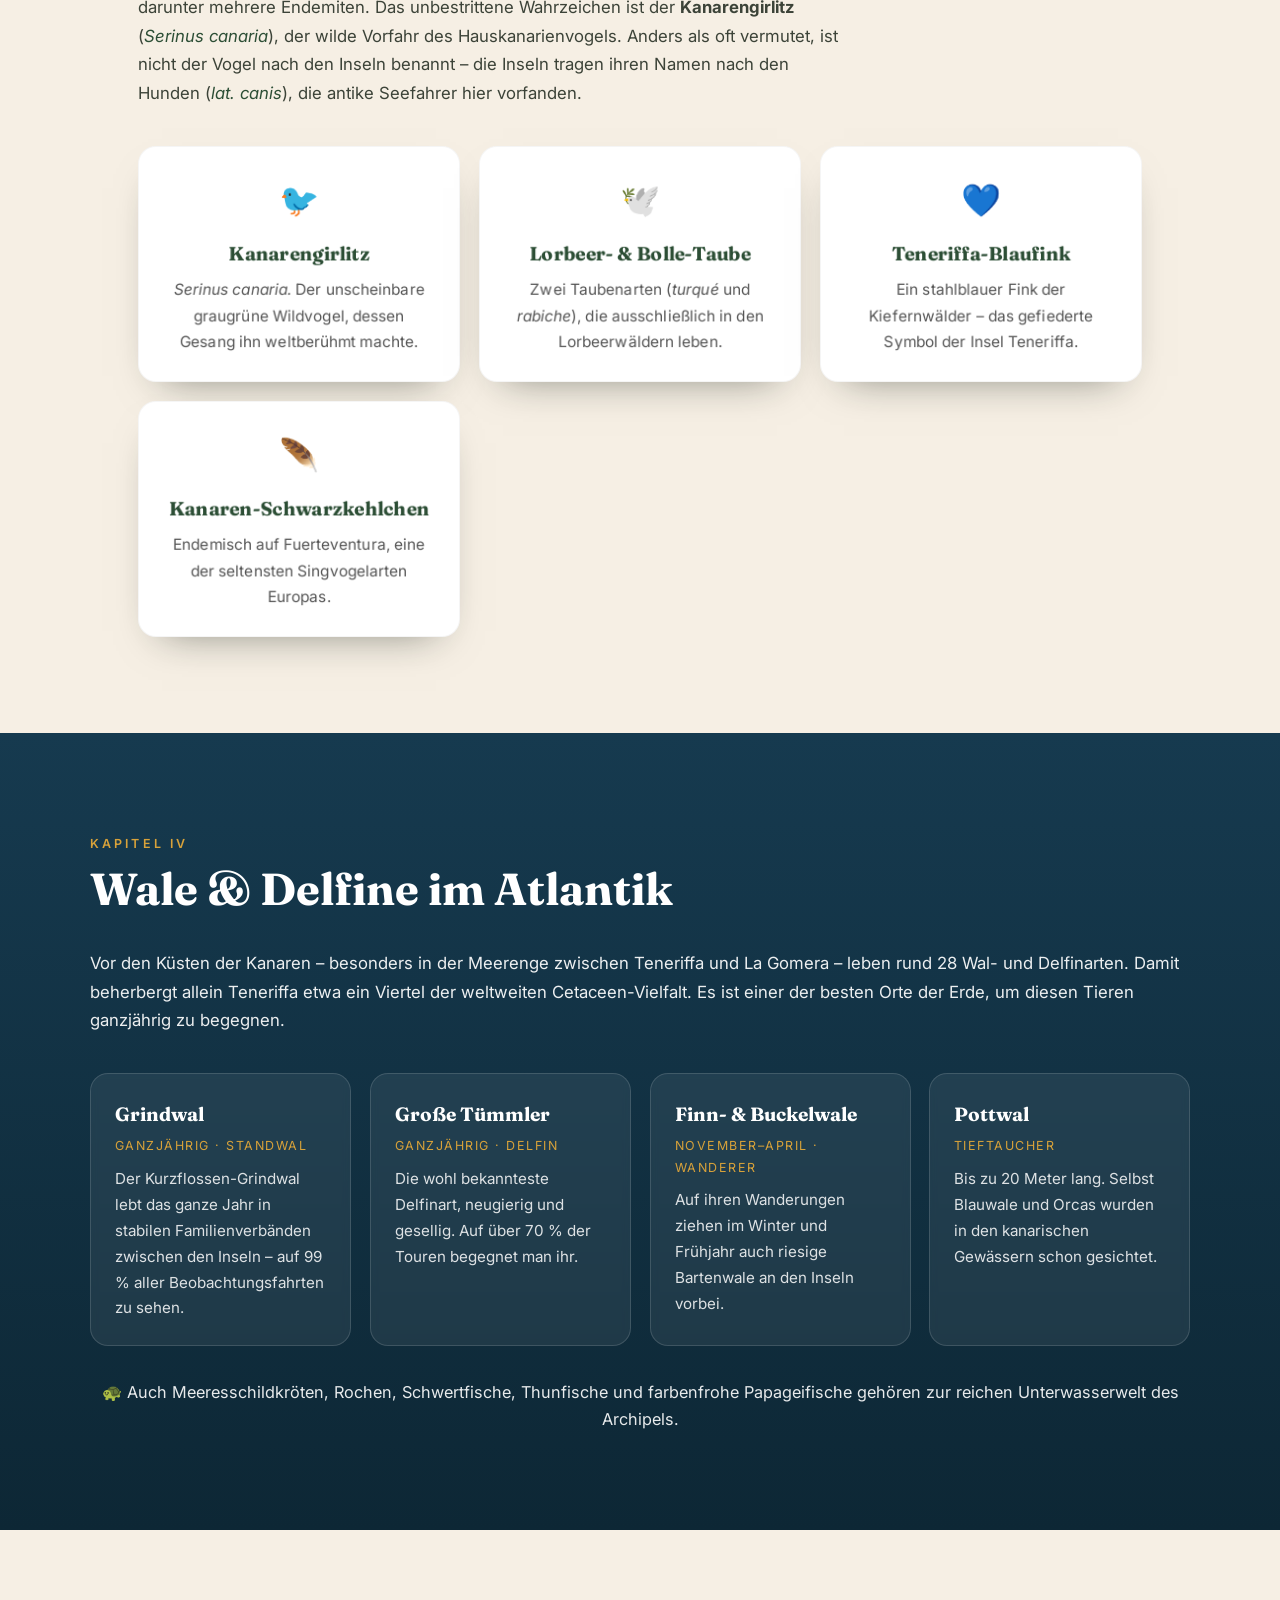
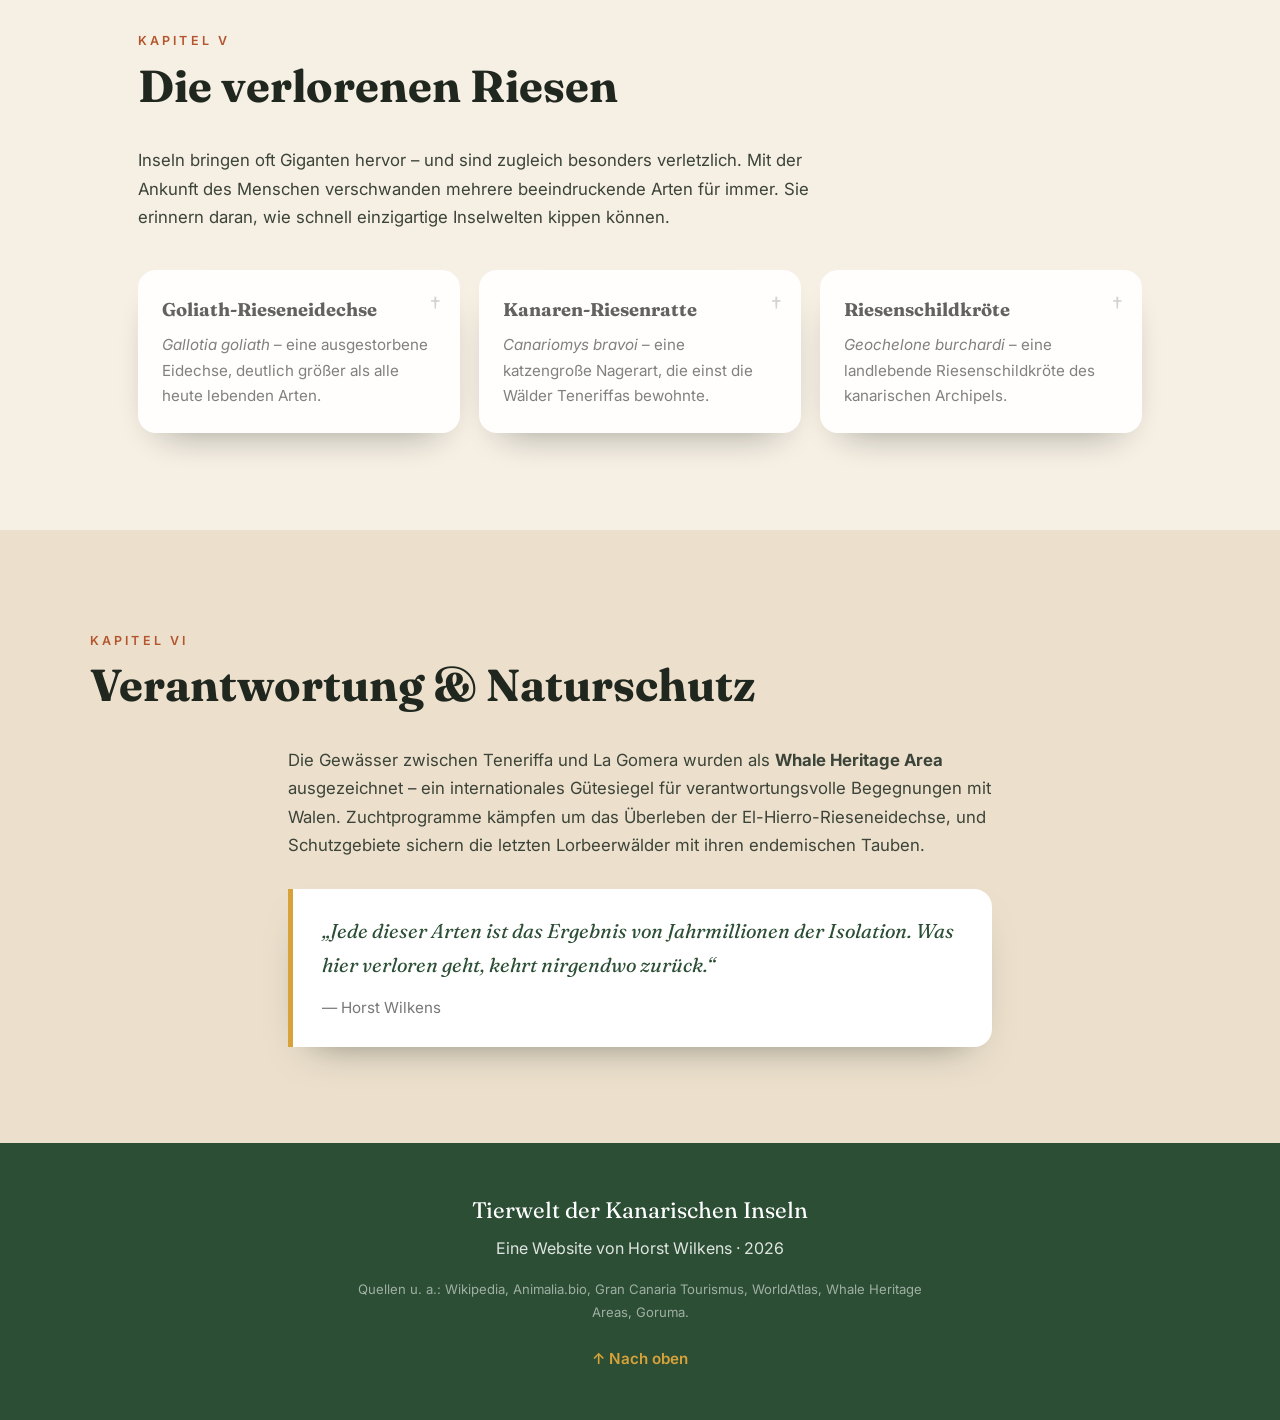
==== commit 84e21576: "3D-Effekte (Maus-Tilt, Hero-Parallax) und vollständiges SEO ergänzen" ====
--- a/index.html
+++ b/index.html
@@ -3,12 +3,57 @@
 <head>
   <meta charset="UTF-8" />
   <meta name="viewport" content="width=device-width, initial-scale=1.0" />
-  <title>Horst Wilkens – Tierwelt der Kanarischen Inseln</title>
-  <meta name="description" content="Eine Reise durch die einzigartige Fauna der Kanarischen Inseln – von endemischen Rieseneidechsen über den Kanarienvogel bis zu Walen und Delfinen im Atlantik. Zusammengestellt von Horst Wilkens." />
+
+  <!-- Primäres SEO -->
+  <title>Tierwelt der Kanarischen Inseln | Horst Wilkens</title>
+  <meta name="description" content="Eine zoologische Entdeckungsreise durch die einzigartige Fauna der Kanarischen Inseln: endemische Rieseneidechsen (Gallotia), der Kanarengirlitz, Wale und Delfine im Atlantik sowie ausgestorbene Inselriesen. Recherchiert und kommentiert von Horst Wilkens." />
+  <meta name="keywords" content="Kanarische Inseln, Tierwelt, Fauna, endemische Arten, Gallotia, Rieseneidechse, Kanarengirlitz, Serinus canaria, Wale, Delfine, Grindwal, Teneriffa, Gran Canaria, Naturschutz, Horst Wilkens" />
+  <meta name="author" content="Horst Wilkens" />
+  <meta name="robots" content="index, follow, max-image-preview:large" />
+  <meta name="theme-color" content="#163a4f" />
+  <link rel="canonical" href="https://horst-wilkens.example/" />
+
+  <!-- Open Graph -->
+  <meta property="og:type" content="website" />
+  <meta property="og:locale" content="de_DE" />
+  <meta property="og:site_name" content="Tierwelt der Kanarischen Inseln" />
+  <meta property="og:title" content="Tierwelt der Kanarischen Inseln | Horst Wilkens" />
+  <meta property="og:description" content="Endemische Rieseneidechsen, der Kanarengirlitz, Wale und Delfine im Atlantik – eine zoologische Reise durch das Inselleben der Kanaren." />
+  <meta property="og:url" content="https://horst-wilkens.example/" />
+  <meta property="og:image" content="https://horst-wilkens.example/og-image.jpg" />
+  <meta property="og:image:alt" content="Vulkanische Kanareninsel im Atlantik mit ihrer Tierwelt" />
+
+  <!-- Twitter Card -->
+  <meta name="twitter:card" content="summary_large_image" />
+  <meta name="twitter:title" content="Tierwelt der Kanarischen Inseln | Horst Wilkens" />
+  <meta name="twitter:description" content="Endemische Eidechsen, der Kanarengirlitz, Wale und Delfine – die einzigartige Fauna der Kanaren." />
+  <meta name="twitter:image" content="https://horst-wilkens.example/og-image.jpg" />
+
   <link rel="preconnect" href="https://fonts.googleapis.com" />
   <link rel="preconnect" href="https://fonts.gstatic.com" crossorigin />
   <link href="https://fonts.googleapis.com/css2?family=Fraunces:opsz,wght@9..144,400;9..144,600;9..144,700&family=Inter:wght@400;500;600&display=swap" rel="stylesheet" />
   <link rel="stylesheet" href="styles.css" />
+
+  <!-- Strukturierte Daten (Schema.org) -->
+  <script type="application/ld+json">
+  {
+    "@context": "https://schema.org",
+    "@type": "WebSite",
+    "name": "Tierwelt der Kanarischen Inseln",
+    "url": "https://horst-wilkens.example/",
+    "inLanguage": "de",
+    "description": "Eine zoologische Entdeckungsreise durch die Fauna der Kanarischen Inseln.",
+    "author": {
+      "@type": "Person",
+      "name": "Horst Wilkens"
+    },
+    "about": [
+      { "@type": "Thing", "name": "Tierwelt der Kanarischen Inseln" },
+      { "@type": "Thing", "name": "Endemische Arten" },
+      { "@type": "Thing", "name": "Wale und Delfine" }
+    ]
+  }
+  </script>
 </head>
 <body>
   <header class="hero" id="top">
@@ -26,6 +71,12 @@
         <li><a href="#schutz">Naturschutz</a></li>
       </ul>
     </nav>
+
+    <div class="hero__layers" aria-hidden="true">
+      <span class="hero__layer hero__layer--1" data-depth="40"></span>
+      <span class="hero__layer hero__layer--2" data-depth="70"></span>
+      <span class="hero__layer hero__layer--3" data-depth="25"></span>
+    </div>
 
     <div class="hero__inner">
       <p class="hero__eyebrow">Eine zoologische Entdeckungsreise</p>
--- a/styles.css
+++ b/styles.css
@@ -357,6 +357,81 @@
   font-size: 0.95rem;
 }
 .footer__top:hover { text-decoration: underline; }
+
+/* ---------- 3D-EFFEKTE ---------- */
+/* Perspektive auf die Karten-Container, damit Kind-Karten räumlich kippen */
+.card-grid,
+.species-list,
+.ocean-grid,
+.extinct-row {
+  perspective: 1100px;
+}
+
+/* Karten, die per JS in 3D gekippt werden */
+.island-card,
+.bird-card,
+.ocean-card,
+.extinct-card,
+.species {
+  transform-style: preserve-3d;
+  will-change: transform;
+  transition: transform 0.3s cubic-bezier(0.22, 1, 0.36, 1), box-shadow 0.3s;
+}
+.tilt--active {
+  transition: transform 0.08s linear;
+}
+
+/* Inhalte heben sich beim Kippen leicht aus der Karte heraus */
+.island-card h3, .bird-card h3, .ocean-card h3, .extinct-card h3, .species h3 {
+  transform: translateZ(28px);
+}
+.bird-card__emoji, .species__icon {
+  transform: translateZ(45px);
+}
+.island-card p, .bird-card p, .ocean-card p, .extinct-card p, .species p {
+  transform: translateZ(14px);
+}
+
+/* Glanzlicht, das der Maus folgt */
+.island-card, .bird-card, .ocean-card, .extinct-card, .species { position: relative; }
+.island-card::after, .bird-card::after, .ocean-card::after,
+.extinct-card::after, .species::after {
+  content: "";
+  position: absolute;
+  inset: 0;
+  border-radius: inherit;
+  pointer-events: none;
+  background: radial-gradient(
+    circle at var(--mx, 50%) var(--my, 50%),
+    rgba(255, 255, 255, 0.35),
+    transparent 45%
+  );
+  opacity: 0;
+  transition: opacity 0.3s;
+  mix-blend-mode: soft-light;
+}
+.tilt--active::after { opacity: 1; }
+
+/* 3D-Parallax im Hero */
+.hero { perspective: 900px; }
+.hero__layers {
+  position: absolute;
+  inset: 0;
+  z-index: 1;
+  transform-style: preserve-3d;
+  pointer-events: none;
+}
+.hero__layer {
+  position: absolute;
+  border-radius: 50%;
+  filter: blur(2px);
+  opacity: 0.5;
+  transition: transform 0.2s ease-out;
+}
+.hero__layer--1 { width: 320px; height: 320px; top: 12%; left: 8%;  background: radial-gradient(circle, rgba(216,162,58,0.5), transparent 70%); }
+.hero__layer--2 { width: 420px; height: 420px; bottom: 6%; right: 6%; background: radial-gradient(circle, rgba(63,107,74,0.55), transparent 70%); }
+.hero__layer--3 { width: 200px; height: 200px; top: 40%; right: 28%; background: radial-gradient(circle, rgba(47,111,126,0.6), transparent 70%); }
+.hero__inner { transform-style: preserve-3d; }
 
 /* ---------- REVEAL ---------- */
 .reveal { opacity: 0; transform: translateY(24px); transition: opacity 0.6s ease, transform 0.6s ease; }
